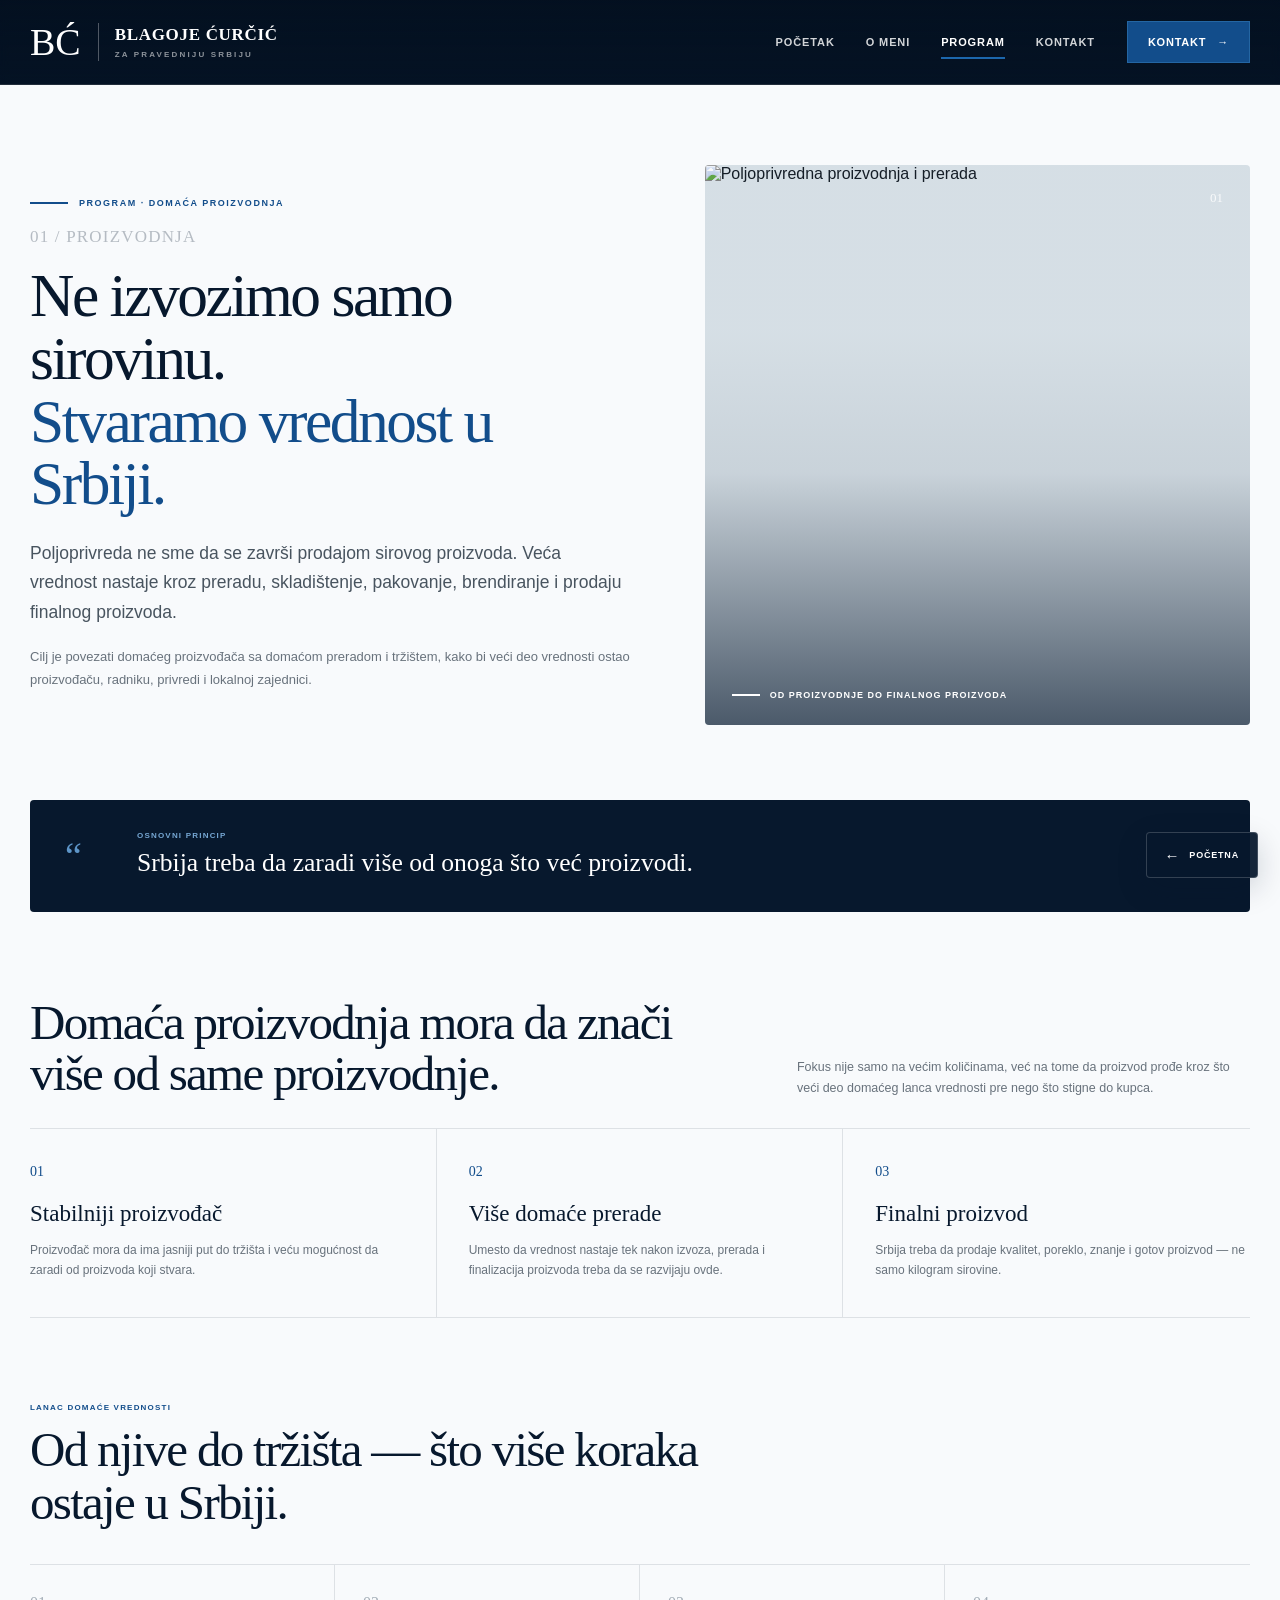
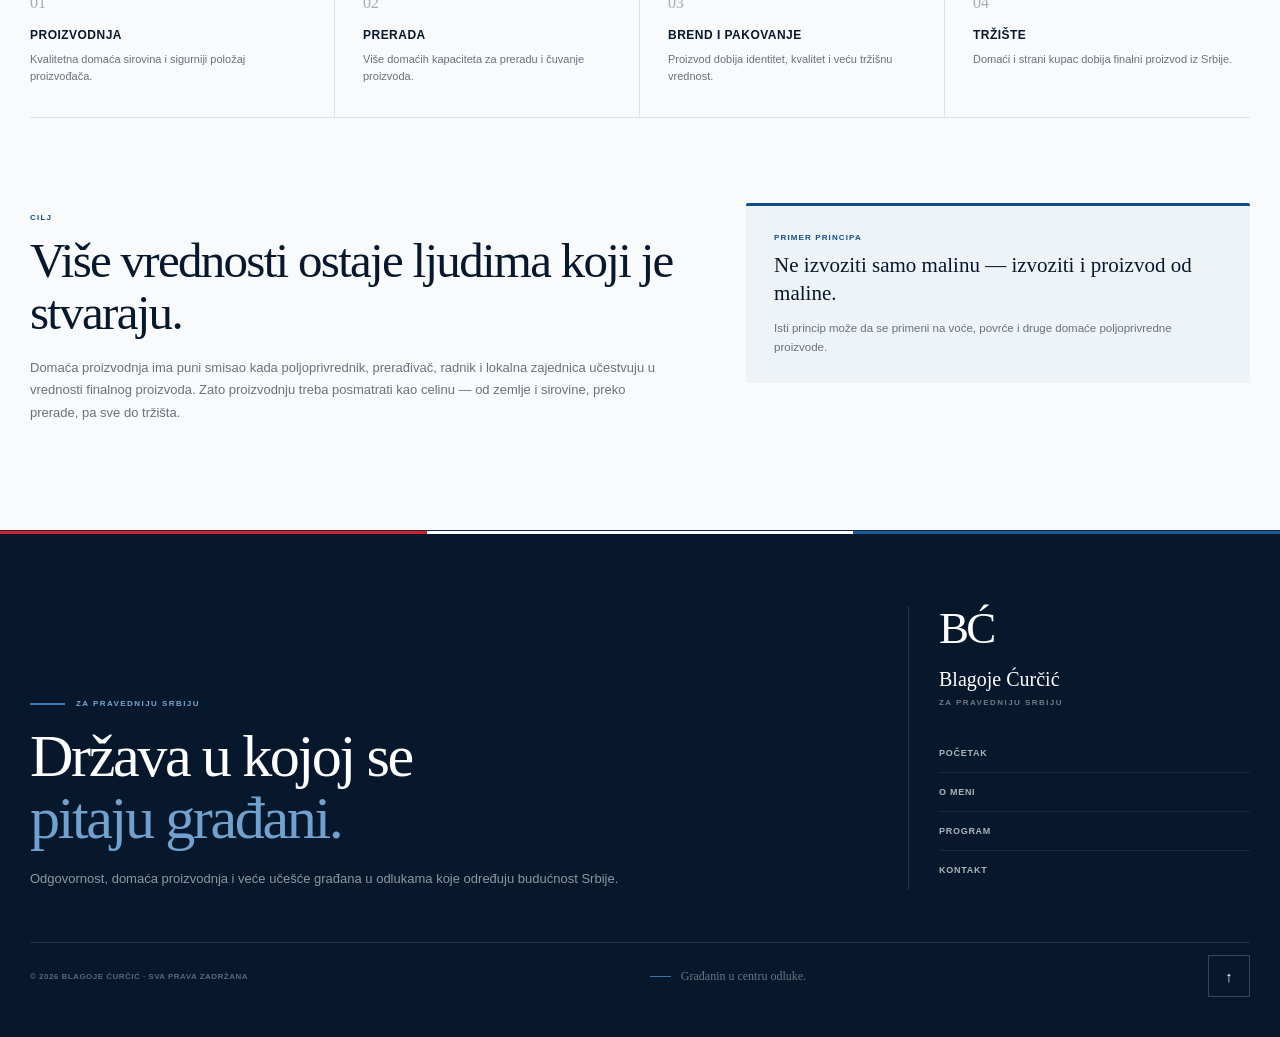
==== domaca-proizvodnja.html @ f12d3a5b "Add files via upload" ====
<!doctype html>
<html lang="sr">
<head>
<meta charset="utf-8">
<meta name="viewport" content="width=device-width,initial-scale=1,viewport-fit=cover">
<meta name="theme-color" content="#07182d">
<title>Domaća proizvodnja — Blagoje Ćurčić</title>
<meta name="description" content="Domaća proizvodnja mora imati veću vrednost. Povezivanje poljoprivrede, prerade i tržišta u Srbiji.">
<style>
html,body{margin:0;padding:0;width:100%;min-height:100%;overflow-x:hidden;}
body{background:#f8fafc;}
</style>
</head>
<body>

<style>
/* =========================================================
   BLAGOJE ĆURČIĆ — HEADER (SHARED)
========================================================= */

html {
    scroll-behavior: smooth;
}

#bc-header-wrap {
    --navy: #07182d;
    --blue: #124d8b;
    --blue-hover: #1763ad;
    --white: #ffffff;

    position: relative;
    width: 100vw;
    margin-left: calc(50% - 50vw);
    font-family: Arial, Helvetica, sans-serif;
    background: #07182d;
}

#bc-header-wrap *,
#bc-header-wrap *::before,
#bc-header-wrap *::after {
    box-sizing: border-box;
}

#bc-header-wrap .bc-header {
    position: relative;
    top: 0;
    left: 0;
    right: 0;
    z-index: 30;
    border-bottom: 1px solid rgba(255,255,255,.12);
    background: linear-gradient(to bottom, rgba(3,15,30,.85), rgba(3,15,30,.60));
    backdrop-filter: blur(4px);
    -webkit-backdrop-filter: blur(4px);
}

#bc-header-wrap .bc-header-inner {
    width: min(1320px, calc(100% - 60px));
    min-height: 84px;
    margin: 0 auto;
    display: flex;
    align-items: center;
    justify-content: space-between;
    gap: 32px;
}

#bc-header-wrap .bc-brand {
    display: flex;
    align-items: center;
    gap: 16px;
    color: #fff;
    text-decoration: none;
    flex-shrink: 0;
}

#bc-header-wrap .bc-monogram {
    font-family: Georgia, "Times New Roman", serif;
    font-size: 38px;
    line-height: 1;
    color: #fff;
    padding-right: 17px;
    border-right: 1px solid rgba(255,255,255,.3);
}

#bc-header-wrap .bc-brand-name {
    font-family: Georgia, "Times New Roman", serif;
    font-size: 17px;
    font-weight: 600;
    letter-spacing: .04em;
    color: #fff;
}

#bc-header-wrap .bc-brand-subtitle {
    margin-top: 5px;
    font-size: 8px;
    font-weight: 700;
    text-transform: uppercase;
    letter-spacing: .27em;
    color: rgba(255,255,255,.55);
}

#bc-header-wrap .bc-nav {
    display: flex;
    align-items: center;
    gap: 31px;
    margin-left: auto;
}

#bc-header-wrap .bc-nav a {
    position: relative;
    padding: 32px 0;
    color: #fff;
    font-size: 11px;
    font-weight: 700;
    letter-spacing: .08em;
    text-transform: uppercase;
    text-decoration: none;
    opacity: .82;
    transition: opacity .25s ease, color .25s ease;
}

#bc-header-wrap .bc-nav a:hover {
    opacity: 1;
}

#bc-header-wrap .bc-nav a::after {
    content: "";
    position: absolute;
    left: 0;
    bottom: 21px;
    width: 0;
    height: 2px;
    background: #1c67ad;
    transition: width .25s ease;
}

#bc-header-wrap .bc-nav a:hover::after,
#bc-header-wrap .bc-nav a.bc-current::after {
    width: 100%;
}

#bc-header-wrap .bc-nav a.bc-current {
    opacity: 1;
}

#bc-header-wrap .bc-header-button {
    min-height: 42px;
    padding: 0 20px;
    display: inline-flex;
    align-items: center;
    justify-content: center;
    gap: 11px;
    color: #fff;
    background: #124d8b;
    border: 1px solid #2466a3;
    text-decoration: none;
    font-size: 11px;
    font-weight: 800;
    letter-spacing: .07em;
    text-transform: uppercase;
    transition: .25s ease;
    flex-shrink: 0;
}

#bc-header-wrap .bc-header-button:hover {
    background: #1763ad;
    transform: translateY(-1px);
}

#bc-header-wrap .bc-menu-button {
    display: none;
    position: relative;
    width: 44px;
    height: 44px;
    padding: 0;
    align-items: center;
    justify-content: center;
    border: 1px solid rgba(255,255,255,.25);
    background: rgba(7,24,45,.18);
    color: #fff;
    cursor: pointer;
    transition: background .25s ease, border-color .25s ease;
}

#bc-header-wrap .bc-menu-button:hover,
#bc-header-wrap .bc-menu-button.bc-active {
    background: #124d8b;
    border-color: #3474ad;
}

#bc-header-wrap .bc-menu-icon {
    position: relative;
    display: block;
    width: 19px;
    height: 14px;
}

#bc-header-wrap .bc-menu-icon span {
    position: absolute;
    left: 0;
    width: 19px;
    height: 1.5px;
    background: #fff;
    transition: transform .28s ease, opacity .2s ease, top .28s ease;
}

#bc-header-wrap .bc-menu-icon span:nth-child(1) { top: 0; }
#bc-header-wrap .bc-menu-icon span:nth-child(2) { top: 6px; }
#bc-header-wrap .bc-menu-icon span:nth-child(3) { top: 12px; }

#bc-header-wrap .bc-menu-button.bc-active .bc-menu-icon span:nth-child(1) {
    top: 6px;
    transform: rotate(45deg);
}
#bc-header-wrap .bc-menu-button.bc-active .bc-menu-icon span:nth-child(2) {
    opacity: 0;
}
#bc-header-wrap .bc-menu-button.bc-active .bc-menu-icon span:nth-child(3) {
    top: 6px;
    transform: rotate(-45deg);
}

@media (max-width: 1050px) {
    #bc-header-wrap .bc-nav { display: none; }
    #bc-header-wrap .bc-header-button { margin-left: auto; }
    #bc-header-wrap .bc-menu-button { display: flex; }

    #bc-header-wrap .bc-nav.bc-open {
        display: flex;
        position: absolute;
        top: 84px;
        left: 0;
        right: 0;
        margin: 0;
        padding: 8px 30px 18px;
        flex-direction: column;
        align-items: stretch;
        gap: 0;
        background: rgba(5,21,40,.985);
        border-top: 1px solid rgba(255,255,255,.05);
        border-bottom: 1px solid rgba(255,255,255,.12);
        box-shadow: 0 18px 40px rgba(0,0,0,.18);
        animation: bcMenuIn .24s ease both;
    }

    #bc-header-wrap .bc-nav.bc-open a {
        position: relative;
        width: 100%;
        min-height: 54px;
        padding: 0;
        display: flex;
        align-items: center;
        border-bottom: 1px solid rgba(255,255,255,.08);
        font-family: Georgia, "Times New Roman", serif;
        font-size: 16px;
        font-weight: 400;
        letter-spacing: 0;
        text-transform: none;
        opacity: .82;
    }

    #bc-header-wrap .bc-nav.bc-open a:last-child { border-bottom: 0; }
    #bc-header-wrap .bc-nav.bc-open a::before {
        content: "";
        width: 0;
        height: 1px;
        margin-right: 0;
        background: #4d8bc2;
        transition: width .2s ease, margin-right .2s ease;
    }
    #bc-header-wrap .bc-nav.bc-open a:hover::before {
        width: 20px;
        margin-right: 10px;
    }
    #bc-header-wrap .bc-nav.bc-open a::after { display: none; }
}

@keyframes bcMenuIn {
    from { opacity: 0; transform: translateY(-8px); }
    to { opacity: 1; transform: translateY(0); }
}

@media (max-width: 700px) {
    #bc-header-wrap .bc-header-inner {
        width: calc(100% - 24px);
        min-height: 68px;
        gap: 10px;
    }
    #bc-header-wrap .bc-monogram { font-size: 29px; padding-right: 11px; }
    #bc-header-wrap .bc-brand-name { font-size: 13px; }
    #bc-header-wrap .bc-brand-subtitle { display: none; }
    #bc-header-wrap .bc-header-button { display: none; }
    #bc-header-wrap .bc-nav.bc-open { top: 68px; padding: 6px 18px 14px; }
    #bc-header-wrap .bc-nav.bc-open a { min-height: 55px; font-size: 17px; }
}
</style>

<div id="bc-header-wrap">
    <header class="bc-header">
        <div class="bc-header-inner">
            <a class="bc-brand" href="pocetna.html">
                <div class="bc-monogram">BĆ</div>
                <div>
                    <div class="bc-brand-name">BLAGOJE ĆURČIĆ</div>
                    <div class="bc-brand-subtitle">Za pravedniju Srbiju</div>
                </div>
            </a>

            <nav class="bc-nav" id="bcNav" aria-label="Glavna navigacija">
                <a href="pocetna.html">Početak</a>
                <a href="pocetna.html#bc-about">O meni</a>
                <a href="pocetna.html#bc-principles" class="bc-current">Program</a>
                <a href="kontakt.html">Kontakt</a>
            </nav>

            <a class="bc-header-button" href="kontakt.html">
                Kontakt <span>→</span>
            </a>

            <button id="bcMenuButton" class="bc-menu-button" type="button" aria-label="Otvori navigaciju" aria-expanded="false" aria-controls="bcNav">
                <span class="bc-menu-icon">
                    <span></span>
                    <span></span>
                    <span></span>
                </span>
            </button>
        </div>
    </header>
</div>

<style>
/* =========================================================
   BLAGOJE ĆURČIĆ — DOMAĆA PROIZVODNJA
   HIGH-END POLICY / STATE STYLE
========================================================= */

#bc-domaca {
    --navy:#07182d;
    --navy2:#0b2645;
    --blue:#124d8b;
    --blue2:#1763ad;
    --bg:#f8fafc;
    --white:#ffffff;
    --text:#17212c;
    --muted:#68727c;
    --line:rgba(7,24,45,.11);
    --soft:#edf3f7;

    position:relative;
    width:100vw;
    margin-left:calc(50% - 50vw);
    overflow:hidden;
    background:var(--bg);
    color:var(--text);
    font-family: Arial, Helvetica, sans-serif;
}

#bc-domaca *,
#bc-domaca *::before,
#bc-domaca *::after {
    box-sizing:border-box;
}

/* =========================================================
   STALNO DUGME — POVRATAK NA POČETNU
========================================================= */

#bc-domaca .bc-back-home {
    position:fixed;
    z-index:9990;
    right:22px;
    bottom:22px;
    min-height:46px;
    padding:0 18px;
    display:inline-flex;
    align-items:center;
    justify-content:center;
    gap:9px;
    border:1px solid rgba(255,255,255,.18);
    background:rgba(7,24,45,.94);
    color:#fff;
    text-decoration:none;
    box-shadow: 0 10px 30px rgba(7,24,45,.18);
    font-size:9px;
    font-weight:800;
    letter-spacing:.09em;
    text-transform:uppercase;
    border-radius: 4px;
    transition: background .22s ease, transform .22s ease, border-color .22s ease;
}

#bc-domaca .bc-back-home span {
    font-size:15px;
    line-height:1;
    transition:transform .22s ease;
}

#bc-domaca .bc-back-home:hover {
    background:var(--blue);
    border-color:var(--blue);
    transform:translateY(-2px);
}

#bc-domaca .bc-back-home:hover span {
    transform:translateX(-3px);
}

/* =========================================================
   WRAPPER
========================================================= */

#bc-domaca .bc-domaca-inner {
    width:min(1220px, calc(100% - 48px));
    margin:0 auto;
    padding: 80px 0 105px;
}

/* =========================================================
   INTRO GRID
========================================================= */

#bc-domaca .bc-domaca-intro {
    display:grid;
    grid-template-columns: minmax(0,1.05fr) minmax(360px,.95fr);
    gap:72px;
    align-items:center;
}

#bc-domaca .bc-domaca-label {
    display:flex;
    align-items:center;
    gap:11px;
    margin-bottom:19px;
    color:var(--blue);
    font-size:9px;
    font-weight:800;
    letter-spacing:.17em;
    text-transform:uppercase;
}

#bc-domaca .bc-domaca-label::before {
    content:"";
    width:38px;
    height:2px;
    background:var(--blue);
}

#bc-domaca .bc-domaca-index {
    margin-bottom:17px;
    color: rgba(7,24,45,.28);
    font-family: Georgia, "Times New Roman", serif;
    font-size:17px;
    letter-spacing:.07em;
}

#bc-domaca .bc-domaca-title {
    max-width:730px;
    margin:0;
    color:var(--navy);
    font-family: Georgia, "Times New Roman", serif;
    font-size: clamp(44px, 4.8vw, 66px);
    font-weight:400;
    line-height:1.02;
    letter-spacing:-.04em;
}

#bc-domaca .bc-domaca-title span {
    color:var(--blue);
}

#bc-domaca .bc-domaca-lead {
    max-width:650px;
    margin:24px 0 0;
    color:#48545f;
    font-size:17.5px;
    line-height:1.68;
}

#bc-domaca .bc-domaca-copy {
    max-width:630px;
    margin:18px 0 0;
    color:var(--muted);
    font-size:13px;
    line-height:1.78;
}

/* =========================================================
   IMAGE
========================================================= */

#bc-domaca .bc-domaca-visual {
    position:relative;
    min-height:560px;
    overflow:hidden;
    background:#dce5eb;
    border-radius: 4px;
}

#bc-domaca .bc-domaca-image {
    position:absolute;
    inset:0;
    width:100%;
    height:100%;
    object-fit:cover;
    object-position:center;
    display:block;
    filter: saturate(.82) contrast(1.03);
}

#bc-domaca .bc-domaca-visual::before {
    content:"";
    position:absolute;
    inset:0;
    z-index:2;
    background:
        linear-gradient(
            180deg,
            rgba(7,24,45,.03) 30%,
            rgba(7,24,45,.09) 55%,
            rgba(7,24,45,.68) 100%
        );
    pointer-events:none;
}

#bc-domaca .bc-domaca-photo-number {
    position:absolute;
    z-index:3;
    top:25px;
    right:27px;
    color:rgba(255,255,255,.85);
    font-family: Georgia, "Times New Roman", serif;
    font-size:13px;
}

#bc-domaca .bc-domaca-caption {
    position:absolute;
    z-index:3;
    left:27px;
    bottom:25px;
    display:flex;
    align-items:center;
    gap:10px;
    color:#fff;
    font-size:9px;
    font-weight:800;
    letter-spacing:.11em;
    text-transform:uppercase;
}

#bc-domaca .bc-domaca-caption::before {
    content:"";
    width:28px;
    height:2px;
    background:#fff;
}

/* =========================================================
   PRINCIPLE STATEMENT
========================================================= */

#bc-domaca .bc-domaca-statement {
    margin-top:75px;
    padding: 31px 35px;
    display:grid;
    grid-template-columns: 52px minmax(0,1fr);
    gap:20px;
    align-items:center;
    background:var(--navy);
    color:#fff;
    border-radius: 4px;
}

#bc-domaca .bc-domaca-statement-mark {
    color:#5d95c8;
    font-family: Georgia, "Times New Roman", serif;
    font-size:38px;
    line-height:1;
}

#bc-domaca .bc-domaca-statement small {
    display:block;
    margin-bottom:6px;
    color:#76a7d3;
    font-size:8px;
    font-weight:800;
    letter-spacing:.15em;
    text-transform:uppercase;
}

#bc-domaca .bc-domaca-statement strong {
    max-width:900px;
    display:block;
    color:#fff;
    font-family: Georgia, "Times New Roman", serif;
    font-size: clamp(21px, 2vw, 28px);
    font-weight:400;
    line-height:1.35;
}

/* =========================================================
   SECTION HEADING
========================================================= */

#bc-domaca .bc-domaca-section-head {
    margin-top:85px;
    display:grid;
    grid-template-columns: minmax(0,1fr) minmax(300px,.65fr);
    gap:70px;
    align-items:end;
    padding-bottom:29px;
    border-bottom:1px solid var(--line);
}

#bc-domaca .bc-domaca-section-head h3 {
    max-width:660px;
    margin:0;
    color:var(--navy);
    font-family: Georgia, "Times New Roman", serif;
    font-size: clamp(34px, 4vw, 49px);
    font-weight:400;
    line-height:1.05;
    letter-spacing:-.035em;
}

#bc-domaca .bc-domaca-section-head p {
    margin:0;
    color:var(--muted);
    font-size:12.5px;
    line-height:1.7;
}

/* =========================================================
   THREE POLICY PILLARS
========================================================= */

#bc-domaca .bc-domaca-pillars {
    display:grid;
    grid-template-columns: repeat(3,minmax(0,1fr));
    border-bottom:1px solid var(--line);
}

#bc-domaca .bc-domaca-pillar {
    min-width:0;
    padding: 35px 32px 37px;
    border-right:1px solid var(--line);
}

#bc-domaca .bc-domaca-pillar:first-child {
    padding-left:0;
}

#bc-domaca .bc-domaca-pillar:last-child {
    padding-right:0;
    border-right:0;
}

#bc-domaca .bc-domaca-pillar-number {
    display:block;
    margin-bottom:20px;
    color:var(--blue);
    font-family: Georgia, "Times New Roman", serif;
    font-size:14px;
}

#bc-domaca .bc-domaca-pillar h4 {
    margin:0;
    color:var(--navy);
    font-family: Georgia, "Times New Roman", serif;
    font-size:23px;
    font-weight:500;
    line-height:1.18;
}

#bc-domaca .bc-domaca-pillar p {
    margin:12px 0 0;
    color:var(--muted);
    font-size:12px;
    line-height:1.68;
}

/* =========================================================
   VALUE CHAIN
========================================================= */

#bc-domaca .bc-domaca-chain {
    margin-top:85px;
}

#bc-domaca .bc-domaca-chain-label {
    margin-bottom:12px;
    color:var(--blue);
    font-size:8px;
    font-weight:800;
    letter-spacing:.15em;
    text-transform:uppercase;
}

#bc-domaca .bc-domaca-chain-title {
    max-width:760px;
    margin:0;
    color:var(--navy);
    font-family: Georgia, "Times New Roman", serif;
    font-size: clamp(34px, 4vw, 49px);
    font-weight:400;
    line-height:1.08;
    letter-spacing:-.035em;
}

#bc-domaca .bc-domaca-chain-grid {
    margin-top:34px;
    display:grid;
    grid-template-columns: repeat(4,minmax(0,1fr));
    border-top:1px solid var(--line);
    border-bottom:1px solid var(--line);
}

#bc-domaca .bc-domaca-chain-item {
    position:relative;
    min-width:0;
    padding: 29px 28px 31px;
    border-right:1px solid var(--line);
}

#bc-domaca .bc-domaca-chain-item:first-child {
    padding-left:0;
}

#bc-domaca .bc-domaca-chain-item:last-child {
    padding-right:0;
    border-right:0;
}

#bc-domaca .bc-domaca-chain-number {
    display:block;
    margin-bottom:16px;
    color:#a3adb6;
    font-family: Georgia, "Times New Roman", serif;
    font-size:16px;
}

#bc-domaca .bc-domaca-chain-item h5 {
    margin:0;
    color:var(--navy);
    font-size:12px;
    font-weight:800;
    letter-spacing:.04em;
    text-transform:uppercase;
}

#bc-domaca .bc-domaca-chain-item p {
    margin:9px 0 0;
    color:var(--muted);
    font-size:11px;
    line-height:1.6;
}

/* =========================================================
   FINAL SPLIT
========================================================= */

#bc-domaca .bc-domaca-final {
    margin-top:85px;
    display:grid;
    grid-template-columns: minmax(0,1fr) minmax(320px,.78fr);
    gap:70px;
    align-items:start;
}

#bc-domaca .bc-domaca-final-main {
    padding-top:3px;
}

#bc-domaca .bc-domaca-final-main small {
    color:var(--blue);
    font-size:8px;
    font-weight:800;
    letter-spacing:.15em;
    text-transform:uppercase;
}

#bc-domaca .bc-domaca-final-main h3 {
    max-width:720px;
    margin:11px 0 0;
    color:var(--navy);
    font-family: Georgia, "Times New Roman", serif;
    font-size: clamp(34px, 4vw, 49px);
    font-weight:400;
    line-height:1.06;
    letter-spacing:-.035em;
}

#bc-domaca .bc-domaca-final-main p {
    max-width:700px;
    margin:18px 0 0;
    color:var(--muted);
    font-size:13px;
    line-height:1.75;
}

#bc-domaca .bc-domaca-final-side {
    padding: 27px 28px;
    background:var(--soft);
    border-top: 3px solid var(--blue);
    border-radius: 2px;
}

#bc-domaca .bc-domaca-final-side small {
    display:block;
    margin-bottom:9px;
    color:var(--blue);
    font-size:8px;
    font-weight:800;
    letter-spacing:.14em;
    text-transform:uppercase;
}

#bc-domaca .bc-domaca-final-side strong {
    display:block;
    color:var(--navy);
    font-family: Georgia, "Times New Roman", serif;
    font-size:21px;
    font-weight:500;
    line-height:1.35;
}

#bc-domaca .bc-domaca-final-side p {
    margin:11px 0 0;
    color:var(--muted);
    font-size:11.5px;
    line-height:1.65;
}

/* =========================================================
   MOBILE
========================================================= */

@media(max-width:800px) {
    html, body { overflow-x:hidden !important; }
    #bc-domaca { width:100%; margin-left:0; }

    #bc-domaca .bc-back-home {
        right: max(14px, env(safe-area-inset-right));
        bottom: max(14px, env(safe-area-inset-bottom));
        min-height:44px;
        padding:0 14px;
        font-size:8px;
    }

    #bc-domaca .bc-domaca-inner {
        width:100%;
        padding: 56px max(17px, env(safe-area-inset-right)) 72px max(17px, env(safe-area-inset-left));
    }

    #bc-domaca .bc-domaca-intro {
        grid-template-columns:1fr;
        gap:37px;
    }

    #bc-domaca .bc-domaca-title {
        font-size: clamp(38px, 10.5vw, 50px);
    }

    #bc-domaca .bc-domaca-lead {
        margin-top:18px;
        font-size:15.5px;
        line-height:1.58;
    }

    #bc-domaca .bc-domaca-copy {
        font-size:12.5px;
    }

    #bc-domaca .bc-domaca-visual {
        min-height: clamp(300px, 82vw, 420px);
    }

    #bc-domaca .bc-domaca-caption {
        left:18px;
        bottom:18px;
        font-size:8px;
    }

    #bc-domaca .bc-domaca-photo-number {
        top:18px;
        right:18px;
    }

    #bc-domaca .bc-domaca-statement {
        margin-top:47px;
        padding: 23px 19px;
        grid-template-columns: 34px minmax(0,1fr);
        gap:13px;
    }

    #bc-domaca .bc-domaca-statement-mark { font-size:29px; }
    #bc-domaca .bc-domaca-statement strong { font-size:18px; }

    #bc-domaca .bc-domaca-section-head {
        margin-top:61px;
        grid-template-columns:1fr;
        gap:16px;
        padding-bottom:24px;
    }

    #bc-domaca .bc-domaca-section-head h3 {
        font-size: clamp(30px, 8.5vw, 38px);
    }

    #bc-domaca .bc-domaca-pillars { grid-template-columns:1fr; }

    #bc-domaca .bc-domaca-pillar,
    #bc-domaca .bc-domaca-pillar:first-child,
    #bc-domaca .bc-domaca-pillar:last-child {
        padding: 24px 0;
        border-right:0;
        border-bottom: 1px solid var(--line);
    }

    #bc-domaca .bc-domaca-pillar:last-child { border-bottom:0; }
    #bc-domaca .bc-domaca-pillar h4 { font-size:21px; }

    #bc-domaca .bc-domaca-chain { margin-top:61px; }
    #bc-domaca .bc-domaca-chain-title { font-size: clamp(30px, 8.5vw, 38px); }
    #bc-domaca .bc-domaca-chain-grid { grid-template-columns:1fr; }

    #bc-domaca .bc-domaca-chain-item,
    #bc-domaca .bc-domaca-chain-item:first-child,
    #bc-domaca .bc-domaca-chain-item:last-child {
        padding: 20px 0;
        border-right:0;
        border-bottom: 1px solid var(--line);
    }

    #bc-domaca .bc-domaca-chain-item:last-child { border-bottom:0; }

    #bc-domaca .bc-domaca-final {
        margin-top:61px;
        grid-template-columns:1fr;
        gap:31px;
    }

    #bc-domaca .bc-domaca-final-main h3 { font-size: clamp(30px, 8.5vw, 38px); }
    #bc-domaca .bc-domaca-final-side { padding: 23px 20px; }
}

@media(max-width:360px) {
    #bc-domaca .bc-domaca-inner { padding-left:14px; padding-right:14px; }
    #bc-domaca .bc-domaca-title { font-size:35px; }
    #bc-domaca .bc-domaca-lead { font-size:14.5px; }
    #bc-domaca .bc-back-home { right:10px; bottom:10px; padding:0 12px; }
}
</style>

<section id="bc-domaca">

    <!-- POVRATAK NA GLAVNU STRANICU -->
    <a
        class="bc-back-home"
        href="pocetna.html"
        aria-label="Vrati se na početnu stranicu"
    >
        <span>←</span>
        Početna
    </a>

    <div class="bc-domaca-inner">

        <!-- INTRO -->
        <div class="bc-domaca-intro">

            <div>
                <div class="bc-domaca-label">
                    Program · Domaća proizvodnja
                </div>

                <div class="bc-domaca-index">
                    01 / PROIZVODNJA
                </div>

                <h2 class="bc-domaca-title">
                    Ne izvozimo samo sirovinu.
                    <br>
                    <span>
                        Stvaramo vrednost u Srbiji.
                    </span>
                </h2>

                <p class="bc-domaca-lead">
                    Poljoprivreda ne sme da se završi
                    prodajom sirovog proizvoda.
                    Veća vrednost nastaje kroz preradu,
                    skladištenje, pakovanje, brendiranje
                    i prodaju finalnog proizvoda.
                </p>

                <p class="bc-domaca-copy">
                    Cilj je povezati domaćeg proizvođača
                    sa domaćom preradom i tržištem,
                    kako bi veći deo vrednosti ostao
                    proizvođaču, radniku, privredi
                    i lokalnoj zajednici.
                </p>
            </div>

            <!-- IMAGE -->
            <div class="bc-domaca-visual">
                <img
                    class="bc-domaca-image"
                    src="https://images.unsplash.com/photo-1654143487566-d5487d255562?auto=format&fit=crop&w=1800&q=90"
                    alt="Poljoprivredna proizvodnja i prerada"
                    loading="lazy"
                >
                <span class="bc-domaca-photo-number">
                    01
                </span>
                <div class="bc-domaca-caption">
                    Od proizvodnje do finalnog proizvoda
                </div>
            </div>

        </div>

        <!-- STATEMENT -->
        <div class="bc-domaca-statement">
            <div class="bc-domaca-statement-mark">
                “
            </div>
            <div>
                <small>
                    Osnovni princip
                </small>
                <strong>
                    Srbija treba da zaradi više od onoga što već proizvodi.
                </strong>
            </div>
        </div>

        <!-- WHAT CHANGES -->
        <div class="bc-domaca-section-head">
            <h3>
                Domaća proizvodnja mora da znači više od same proizvodnje.
            </h3>
            <p>
                Fokus nije samo na većim količinama,
                već na tome da proizvod prođe
                kroz što veći deo domaćeg lanca
                vrednosti pre nego što stigne do kupca.
            </p>
        </div>

        <!-- 3 PILLARS -->
        <div class="bc-domaca-pillars">

            <div class="bc-domaca-pillar">
                <span class="bc-domaca-pillar-number">
                    01
                </span>
                <h4>
                    Stabilniji proizvođač
                </h4>
                <p>
                    Proizvođač mora da ima jasniji put
                    do tržišta i veću mogućnost da zaradi
                    od proizvoda koji stvara.
                </p>
            </div>

            <div class="bc-domaca-pillar">
                <span class="bc-domaca-pillar-number">
                    02
                </span>
                <h4>
                    Više domaće prerade
                </h4>
                <p>
                    Umesto da vrednost nastaje tek
                    nakon izvoza, prerada i finalizacija
                    proizvoda treba da se razvijaju ovde.
                </p>
            </div>

            <div class="bc-domaca-pillar">
                <span class="bc-domaca-pillar-number">
                    03
                </span>
                <h4>
                    Finalni proizvod
                </h4>
                <p>
                    Srbija treba da prodaje kvalitet,
                    poreklo, znanje i gotov proizvod —
                    ne samo kilogram sirovine.
                </p>
            </div>

        </div>

        <!-- VALUE CHAIN -->
        <div class="bc-domaca-chain">
            <div class="bc-domaca-chain-label">
                Lanac domaće vrednosti
            </div>

            <h3 class="bc-domaca-chain-title">
                Od njive do tržišta — što više koraka ostaje u Srbiji.
            </h3>

            <div class="bc-domaca-chain-grid">

                <div class="bc-domaca-chain-item">
                    <span class="bc-domaca-chain-number">
                        01
                    </span>
                    <h5>
                        Proizvodnja
                    </h5>
                    <p>
                        Kvalitetna domaća sirovina i sigurniji položaj proizvođača.
                    </p>
                </div>

                <div class="bc-domaca-chain-item">
                    <span class="bc-domaca-chain-number">
                        02
                    </span>
                    <h5>
                        Prerada
                    </h5>
                    <p>
                        Više domaćih kapaciteta za preradu i čuvanje proizvoda.
                    </p>
                </div>

                <div class="bc-domaca-chain-item">
                    <span class="bc-domaca-chain-number">
                        03
                    </span>
                    <h5>
                        Brend i pakovanje
                    </h5>
                    <p>
                        Proizvod dobija identitet, kvalitet i veću tržišnu vrednost.
                    </p>
                </div>

                <div class="bc-domaca-chain-item">
                    <span class="bc-domaca-chain-number">
                        04
                    </span>
                    <h5>
                        Tržište
                    </h5>
                    <p>
                        Domaći i strani kupac dobija finalni proizvod iz Srbije.
                    </p>
                </div>

            </div>
        </div>

        <!-- FINAL -->
        <div class="bc-domaca-final">

            <div class="bc-domaca-final-main">
                <small>
                    Cilj
                </small>
                <h3>
                    Više vrednosti ostaje ljudima koji je stvaraju.
                </h3>
                <p>
                    Domaća proizvodnja ima puni smisao
                    kada poljoprivrednik, prerađivač,
                    radnik i lokalna zajednica učestvuju
                    u vrednosti finalnog proizvoda.
                    Zato proizvodnju treba posmatrati
                    kao celinu — od zemlje i sirovine,
                    preko prerade, pa sve do tržišta.
                </p>
            </div>

            <aside class="bc-domaca-final-side">
                <small>
                    Primer principa
                </small>
                <strong>
                    Ne izvoziti samo malinu — izvoziti i proizvod od maline.
                </strong>
                <p>
                    Isti princip može da se primeni na voće, povrće i druge domaće poljoprivredne proizvode.
                </p>
            </aside>

        </div>

    </div>

</section>

<style>
/* =========================================================
   BLAGOJE ĆURČIĆ — FOOTER (SHARED)
========================================================= */

#bc-footer {
    --navy:#07182d;
    --navy-light:#0b2441;
    --blue:#124d8b;
    --blue-hover:#1763ad;
    --white:#ffffff;

    position:relative;
    width:100vw;
    margin-left:calc(50% - 50vw);
    overflow:hidden;
    background:var(--navy);
    color:#fff;
    font-family: Arial, Helvetica, sans-serif;
    border-top: 1px solid rgba(255,255,255,.08);
}

#bc-footer *,
#bc-footer *::before,
#bc-footer *::after {
    box-sizing:border-box;
}

#bc-footer .bc-footer-line {
    width:100%;
    height:3px;
    background:
        linear-gradient(
            90deg,
            #d21f2b 0%,
            #d21f2b 33.33%,
            #ffffff 33.33%,
            #ffffff 66.66%,
            #1b5a9d 66.66%,
            #1b5a9d 100%
        );
}

#bc-footer .bc-footer-inner {
    width:min(1220px, calc(100% - 48px));
    margin:0 auto;
    padding: 72px 0 27px;
}

#bc-footer .bc-footer-main {
    display:grid;
    grid-template-columns: minmax(0,1.4fr) minmax(240px,.6fr);
    gap:80px;
    align-items:end;
    padding-bottom:52px;
    border-bottom: 1px solid rgba(255,255,255,.11);
}

#bc-footer .bc-footer-label {
    display:flex;
    align-items:center;
    gap:11px;
    margin-bottom:17px;
    color:#77a6d1;
    font-size:8px;
    font-weight:800;
    letter-spacing:.18em;
    text-transform:uppercase;
}

#bc-footer .bc-footer-label::before {
    content:"";
    width:35px;
    height:2px;
    background:#397bb7;
}

#bc-footer .bc-footer-title {
    max-width:760px;
    margin:0;
    color:#fff;
    font-family: Georgia, "Times New Roman", serif;
    font-size: clamp(38px, 4.7vw, 61px);
    font-weight:400;
    line-height:1.02;
    letter-spacing:-.04em;
}

#bc-footer .bc-footer-title span { color:#70a1cf; }

#bc-footer .bc-footer-copy {
    max-width:600px;
    margin:20px 0 0;
    color: rgba(255,255,255,.55);
    font-size:13px;
    line-height:1.7;
}

#bc-footer .bc-footer-brand {
    padding-left:30px;
    border-left: 1px solid rgba(255,255,255,.12);
}

#bc-footer .bc-footer-monogram {
    margin-bottom:16px;
    color:#fff;
    font-family: Georgia, "Times New Roman", serif;
    font-size:45px;
    line-height:1;
    letter-spacing:-.06em;
}

#bc-footer .bc-footer-name {
    color:#fff;
    font-family: Georgia, "Times New Roman", serif;
    font-size:20px;
    font-weight:500;
    line-height:1.2;
}

#bc-footer .bc-footer-tagline {
    margin-top:7px;
    color: rgba(255,255,255,.42);
    font-size:8px;
    font-weight:800;
    letter-spacing:.18em;
    text-transform:uppercase;
}

#bc-footer .bc-footer-nav {
    margin-top:27px;
    display:flex;
    flex-direction:column;
    align-items:flex-start;
    gap:0;
}

#bc-footer .bc-footer-nav a {
    position:relative;
    width:100%;
    min-height:39px;
    display:flex;
    align-items:center;
    color: rgba(255,255,255,.67);
    border-bottom: 1px solid rgba(255,255,255,.07);
    text-decoration:none;
    font-size:9px;
    font-weight:800;
    letter-spacing:.08em;
    text-transform:uppercase;
    transition: color .2s ease, padding-left .2s ease;
}

#bc-footer .bc-footer-nav a:last-child { border-bottom:0; }

#bc-footer .bc-footer-nav a::before {
    content:"";
    width:0;
    height:1px;
    margin-right:0;
    background:#5d95c8;
    transition: width .2s ease, margin-right .2s ease;
}

#bc-footer .bc-footer-nav a:hover {
    padding-left:3px;
    color:#fff;
}

#bc-footer .bc-footer-nav a:hover::before {
    width:16px;
    margin-right:9px;
}

#bc-footer .bc-footer-bottom {
    min-height:67px;
    display:flex;
    align-items:center;
    justify-content:space-between;
    gap:30px;
}

#bc-footer .bc-footer-copyright {
    color: rgba(255,255,255,.34);
    font-size:8px;
    font-weight:700;
    letter-spacing:.06em;
    text-transform:uppercase;
}

#bc-footer .bc-footer-principle {
    display:flex;
    align-items:center;
    gap:10px;
    color: rgba(255,255,255,.40);
    font-family: Georgia, "Times New Roman", serif;
    font-size:12px;
}

#bc-footer .bc-footer-principle::before {
    content:"";
    width:21px;
    height:1px;
    background:#3e73a4;
}

#bc-footer .bc-footer-top {
    width:42px;
    height:42px;
    flex:0 0 42px;
    display:grid;
    place-items:center;
    border: 1px solid rgba(255,255,255,.19);
    color:#fff;
    background:transparent;
    text-decoration:none;
    font-size:15px;
    transition:.2s ease;
}

#bc-footer .bc-footer-top:hover {
    background:var(--blue);
    border-color:var(--blue);
}

@media(max-width:767px) {
    #bc-footer { width:100%; margin-left:0; }
    #bc-footer .bc-footer-inner {
        width:100%;
        padding: 57px max(17px, env(safe-area-inset-right)) 20px max(17px, env(safe-area-inset-left));
    }
    #bc-footer .bc-footer-main { grid-template-columns:1fr; gap:39px; padding-bottom:38px; }
    #bc-footer .bc-footer-title {
        max-width:510px;
        font-size: clamp(36px, 10.5vw, 48px);
        line-height:1.02;
    }
    #bc-footer .bc-footer-copy { max-width:470px; margin-top:16px; font-size:12px; }
    #bc-footer .bc-footer-brand {
        padding: 27px 0 0;
        border-left:0;
        border-top: 1px solid rgba(255,255,255,.11);
    }
    #bc-footer .bc-footer-monogram { margin-bottom:11px; font-size:37px; }
    #bc-footer .bc-footer-name { font-size:18px; }
    #bc-footer .bc-footer-nav { margin-top:22px; }
    #bc-footer .bc-footer-nav a { min-height:45px; font-size:8px; }

    #bc-footer .bc-footer-bottom {
        min-height:0;
        padding-top:20px;
        display:grid;
        grid-template-columns: minmax(0,1fr) 42px;
        gap:15px;
        align-items:center;
    }
    #bc-footer .bc-footer-copyright { font-size:7px; grid-column:1; grid-row:2; }
    #bc-footer .bc-footer-principle { grid-column:1 / -1; grid-row:1; font-size:11px; }
    #bc-footer .bc-footer-top { grid-column:2; grid-row:2; }
}
</style>

<footer id="bc-footer">
    <div class="bc-footer-line"></div>
    <div class="bc-footer-inner">
        <div class="bc-footer-main">
            <div>
                <div class="bc-footer-label">Za pravedniju Srbiju</div>
                <h2 class="bc-footer-title">
                    Država u kojoj se<br><span>pitaju građani.</span>
                </h2>
                <p class="bc-footer-copy">
                    Odgovornost, domaća proizvodnja i veće učešće građana u odlukama koje određuju budućnost Srbije.
                </p>
            </div>

            <div class="bc-footer-brand">
                <div class="bc-footer-monogram">BĆ</div>
                <div class="bc-footer-name">Blagoje Ćurčić</div>
                <div class="bc-footer-tagline">Za pravedniju Srbiju</div>

                <nav class="bc-footer-nav" aria-label="Navigacija u podnožju">
                    <a href="pocetna.html">Početak</a>
                    <a href="pocetna.html#bc-about">O meni</a>
                    <a href="pocetna.html#bc-principles">Program</a>
                    <a href="kontakt.html">Kontakt</a>
                </nav>
            </div>
        </div>

        <div class="bc-footer-bottom">
            <div class="bc-footer-copyright">
                © <span id="bcFooterYear">2026</span> Blagoje Ćurčić · Sva prava zadržana
            </div>

            <div class="bc-footer-principle">
                Građanin u centru odluke.
            </div>

            <a class="bc-footer-top" href="#bc-domaca" aria-label="Nazad na vrh">
                ↑
            </a>
        </div>
    </div>
</footer>

<script>
(function () {
    /* MENU LOGIKA */
    const button = document.getElementById("bcMenuButton");
    const nav = document.getElementById("bcNav");

    if (button && nav) {
        button.addEventListener("click", function () {
            const open = nav.classList.toggle("bc-open");
            button.classList.toggle("bc-active", open);
            button.setAttribute("aria-expanded", open ? "true" : "false");
        });
    }

    /* GODINA U FOOTERU */
    const year = document.getElementById("bcFooterYear");
    if (year) {
        year.textContent = new Date().getFullYear();
    }
})();
</script>

</body>
</html>
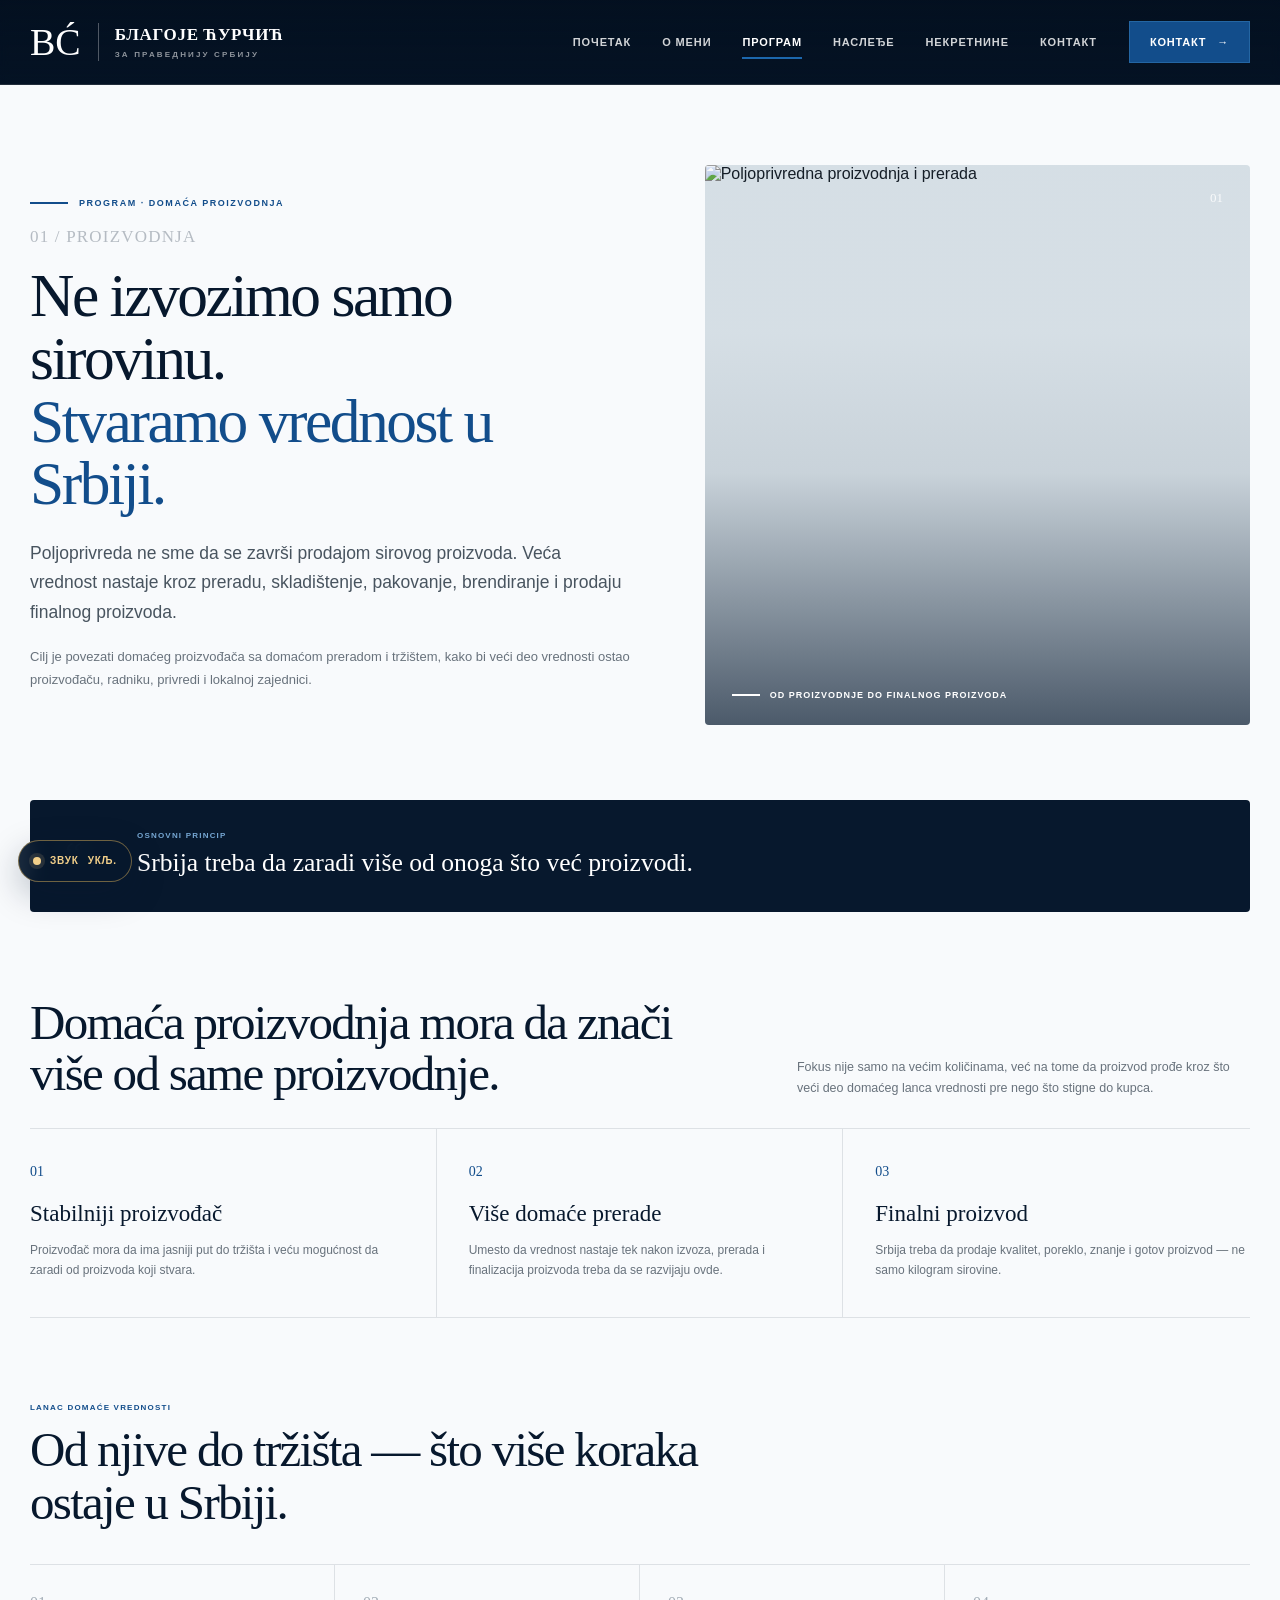
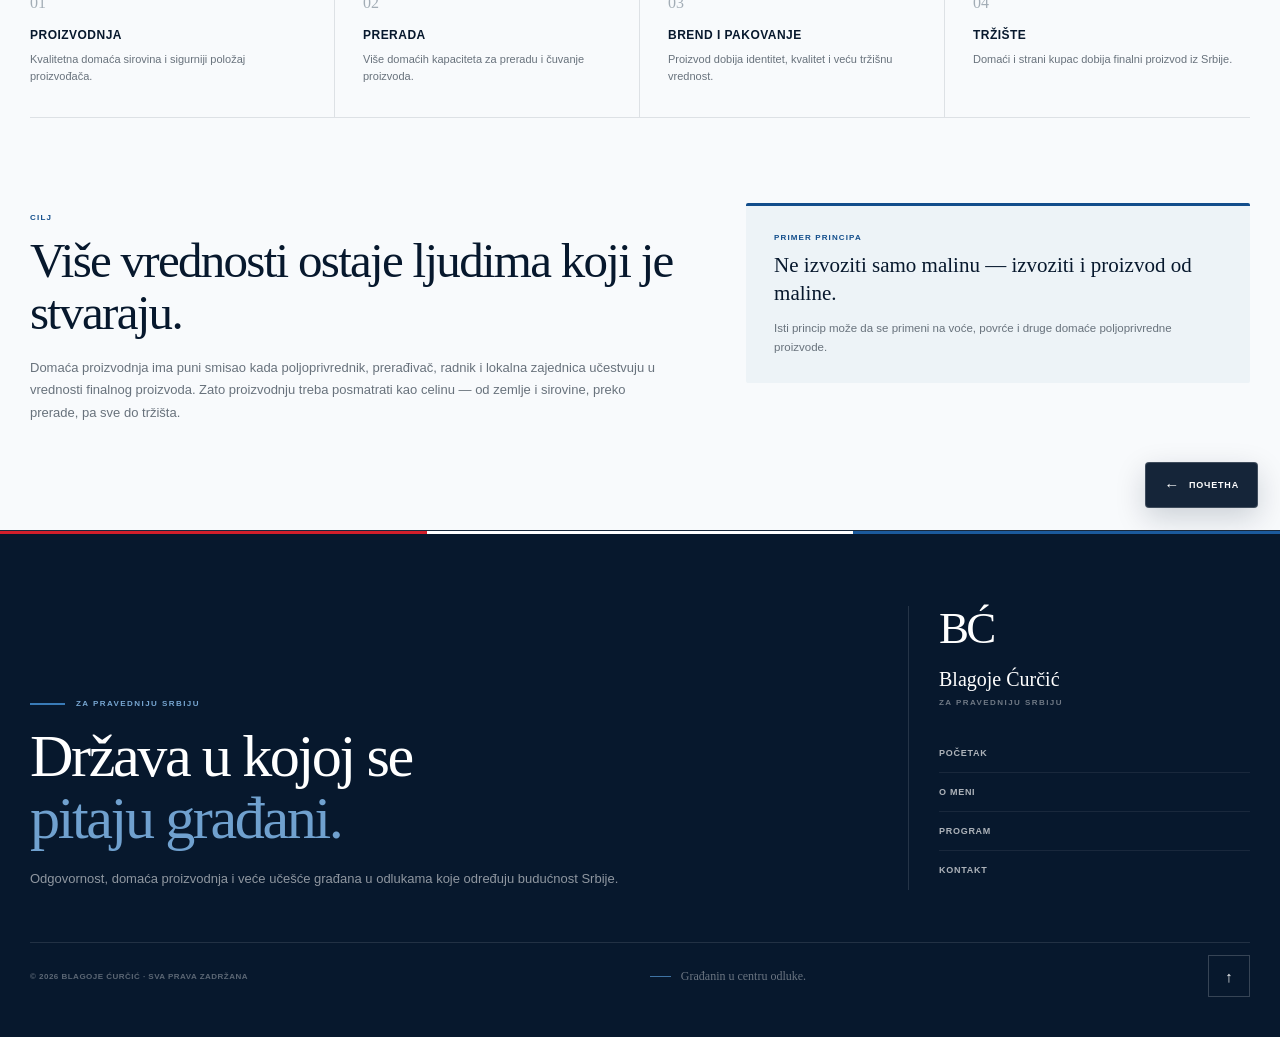
==== commit 92d8e395: "Update domaca-proizvodnja.html" ====
--- a/domaca-proizvodnja.html
+++ b/domaca-proizvodnja.html
@@ -10,6 +10,7 @@
 html,body{margin:0;padding:0;width:100%;min-height:100%;overflow-x:hidden;}
 body{background:#f8fafc;}
 </style>
+<link rel="stylesheet" href="bc-core.css">
 </head>
 <body>
 
@@ -297,26 +298,26 @@
 <div id="bc-header-wrap">
     <header class="bc-header">
         <div class="bc-header-inner">
-            <a class="bc-brand" href="pocetna.html">
+            <a class="bc-brand" href="index.html">
                 <div class="bc-monogram">BĆ</div>
                 <div>
-                    <div class="bc-brand-name">BLAGOJE ĆURČIĆ</div>
-                    <div class="bc-brand-subtitle">Za pravedniju Srbiju</div>
+                    <div class="bc-brand-name">БЛАГОЈЕ ЋУРЧИЋ</div>
+                    <div class="bc-brand-subtitle">За праведнију Србију</div>
                 </div>
             </a>
 
             <nav class="bc-nav" id="bcNav" aria-label="Glavna navigacija">
-                <a href="pocetna.html">Početak</a>
-                <a href="pocetna.html#bc-about">O meni</a>
-                <a href="pocetna.html#bc-principles" class="bc-current">Program</a>
-                <a href="kontakt.html">Kontakt</a>
+                <a href="index.html">Почетак</a>
+                <a href="index.html#bc-about">О мени</a>
+                <a href="index.html#bc-principles" class="bc-current">Програм</a>
+                <a href="index.html#bc-heritage">Наслеђе</a>
+                <a href="nekretnine.html">Некретнине</a>
+                <a href="kontakt.html">Контакт</a>
             </nav>
 
-            <a class="bc-header-button" href="kontakt.html">
-                Kontakt <span>→</span>
-            </a>
-
-            <button id="bcMenuButton" class="bc-menu-button" type="button" aria-label="Otvori navigaciju" aria-expanded="false" aria-controls="bcNav">
+            <a class="bc-header-button" href="kontakt.html">Контакт <span>→</span></a>
+
+            <button id="bcMenuButton" class="bc-menu-button" type="button" aria-label="Отвори навигацију" aria-expanded="false" aria-controls="bcNav">
                 <span class="bc-menu-icon">
                     <span></span>
                     <span></span>
@@ -955,11 +956,10 @@
     <!-- POVRATAK NA GLAVNU STRANICU -->
     <a
         class="bc-back-home"
-        href="pocetna.html"
-        aria-label="Vrati se na početnu stranicu"
+        href="index.html"
+        aria-label="Врати се на почетну страницу"
     >
-        <span>←</span>
-        Početna
+        <span>←</span> Почетна
     </a>
 
     <div class="bc-domaca-inner">
@@ -1003,7 +1003,7 @@
 
             <!-- IMAGE -->
             <div class="bc-domaca-visual">
-                <img
+                <img decoding="async"
                     class="bc-domaca-image"
                     src="https://images.unsplash.com/photo-1654143487566-d5487d255562?auto=format&fit=crop&w=1800&q=90"
                     alt="Poljoprivredna proizvodnja i prerada"
@@ -1478,9 +1478,9 @@
                 <div class="bc-footer-tagline">Za pravedniju Srbiju</div>
 
                 <nav class="bc-footer-nav" aria-label="Navigacija u podnožju">
-                    <a href="pocetna.html">Početak</a>
-                    <a href="pocetna.html#bc-about">O meni</a>
-                    <a href="pocetna.html#bc-principles">Program</a>
+                    <a href="index.html">Početak</a>
+                    <a href="index.html#bc-about">O meni</a>
+                    <a href="index.html#bc-principles">Program</a>
                     <a href="kontakt.html">Kontakt</a>
                 </nav>
             </div>
@@ -1523,6 +1523,6 @@
     }
 })();
 </script>
-
+<script src="bc-engine.js"></script>
 </body>
-</html>+</html>
--- a/bc-core.css
+++ b/bc-core.css
@@ -0,0 +1,198 @@
+/* =========================================================
+   BLAGOJE ĆURČIĆ — PERFORMANCE & UI ENGINE (CORE CSS)
+   Maksimalna optimizacija za slabije telefone + mikro-animacije
+========================================================= */
+
+html {
+    scroll-behavior: smooth;
+    -webkit-tap-highlight-color: transparent;
+}
+
+body {
+    -webkit-font-smoothing: antialiased;
+    text-rendering: optimizeLegibility;
+}
+
+/* Rasterećenje grafičkog čipa na mobilnim telefonima */
+@media (max-width: 900px) {
+    #bc-home .bc-header,
+    #bc-header-wrap .bc-header,
+    .bc-modal-overlay,
+    .bc-property-modal,
+    #bc-about .bc-meta-item {
+        backdrop-filter: none !important;
+        -webkit-backdrop-filter: none !important;
+    }
+    
+    #bc-home .bc-header,
+    #bc-header-wrap .bc-header {
+        background: rgba(4, 18, 36, 0.96) !important;
+    }
+
+    .bc-modal-overlay,
+    .bc-property-modal {
+        background: rgba(3, 12, 24, 0.94) !important;
+    }
+}
+
+/* Mikro-animacije za dugmad i linkove */
+button, 
+.bc-button, 
+.bc-header-button, 
+.bc-back-home, 
+.bc-swiss-home,
+.bc-about-btn, 
+.bc-prop-btn, 
+.bc-action, 
+.bc-index-link {
+    touch-action: manipulation;
+    user-select: none;
+    -webkit-user-select: none;
+    transition: transform 0.16s cubic-bezier(0.2, 0.8, 0.2, 1), 
+                background-color 0.2s ease, 
+                box-shadow 0.2s ease !important;
+}
+
+button:active, 
+.bc-button:active, 
+.bc-header-button:active, 
+.bc-back-home:active, 
+.bc-swiss-home:active,
+.bc-about-btn:active, 
+.bc-prop-btn:active, 
+.bc-action:active {
+    transform: scale(0.96) !important;
+}
+
+/* Hardverski ubrzan Reveal pri skrolovanju */
+.bc-reveal {
+    opacity: 0;
+    transform: translateY(18px);
+    transition: opacity 0.55s cubic-bezier(0.16, 1, 0.3, 1), 
+                transform 0.55s cubic-bezier(0.16, 1, 0.3, 1);
+    will-change: opacity, transform;
+}
+
+.bc-reveal.bc-revealed {
+    opacity: 1;
+    transform: translateY(0);
+}
+
+/* Fluidni prelaz između stranica */
+body {
+    opacity: 1;
+    transition: opacity 0.25s ease-out;
+}
+
+body.bc-page-transition {
+    opacity: 0;
+}
+
+/* Minimalna audio kontrola dostupna na svim stranicama */
+#bcAudioToggle {
+    position: fixed;
+    left: max(18px, env(safe-area-inset-left));
+    bottom: max(18px, env(safe-area-inset-bottom));
+    z-index: 99990;
+    min-height: 42px;
+    max-width: calc(100vw - 36px);
+    padding: 0 14px;
+    display: inline-flex;
+    align-items: center;
+    justify-content: center;
+    gap: 9px;
+    border: 1px solid rgba(223, 177, 91, 0.48);
+    border-radius: 999px;
+    background: rgba(7, 24, 45, 0.92);
+    color: #f3d08a;
+    box-shadow: 0 12px 34px rgba(7, 24, 45, 0.26);
+    cursor: pointer;
+    font: 800 10px/1 Arial, Helvetica, sans-serif;
+    letter-spacing: 0.08em;
+    text-transform: uppercase;
+    -webkit-backdrop-filter: blur(8px);
+    backdrop-filter: blur(8px);
+}
+
+#bcAudioToggle .bc-audio-dot {
+    width: 8px;
+    height: 8px;
+    flex: 0 0 8px;
+    border-radius: 50%;
+    background: #f3d08a;
+    box-shadow: 0 0 0 4px rgba(243, 208, 138, 0.13);
+}
+
+#bcAudioToggle .bc-audio-label,
+#bcAudioToggle .bc-audio-state {
+    white-space: nowrap;
+}
+
+#bcAudioToggle.bc-audio-muted,
+#bcAudioToggle.bc-audio-blocked {
+    color: rgba(255,255,255,.76);
+    border-color: rgba(255,255,255,.22);
+}
+
+#bcAudioToggle.bc-audio-muted .bc-audio-dot,
+#bcAudioToggle.bc-audio-blocked .bc-audio-dot {
+    background: rgba(255,255,255,.48);
+    box-shadow: none;
+}
+
+#bcAudioToggle:hover,
+#bcAudioToggle:focus-visible {
+    background: #124d8b;
+    border-color: #2466a3;
+    color: #ffffff;
+    outline: none;
+}
+
+/* Malo vise prostora na mobilnim ekranima, bez promene desktop rasporeda */
+@media (max-width: 760px) {
+    #bc-home .bc-content-inner,
+    #bc-about .bc-content-inner,
+    #bc-heritage .bc-heritage-inner,
+    #bc-direct-short .bc-inner,
+    #bc-principles .bc-principles-inner,
+    #bc-policy-index .bc-index-inner,
+    #bc-domaca .bc-domaca-inner,
+    #bc-vocarstvo-program .bc-fr-inner,
+    #bc-stocarstvo-program .bc-stp-inner,
+    #bc-solar-program .bc-fr-inner,
+    #bc-institucije .bc-inst-inner,
+    #bc-svajcarski .bc-swiss-inner,
+    #bc-properties .bc-prop-inner,
+    #bc-contact .bc-content-inner,
+    #bc-footer .bc-footer-inner {
+        padding-left: max(20px, env(safe-area-inset-left)) !important;
+        padding-right: max(20px, env(safe-area-inset-right)) !important;
+    }
+
+    #bc-home .bc-actions,
+    #bc-contact .bc-contact-list,
+    #bc-policy-index .bc-index-grid,
+    #bc-properties .bc-prop-grid {
+        gap: 18px !important;
+    }
+
+    #bcAudioToggle {
+        left: max(14px, env(safe-area-inset-left));
+        bottom: max(14px, env(safe-area-inset-bottom));
+        min-height: 40px;
+        padding: 0 12px;
+        font-size: 9px;
+    }
+}
+
+@media (max-width: 420px) {
+    #bcAudioToggle .bc-audio-label,
+    #bcAudioToggle .bc-audio-state {
+        display: none;
+    }
+
+    #bcAudioToggle {
+        width: 42px;
+        padding: 0;
+    }
+}
